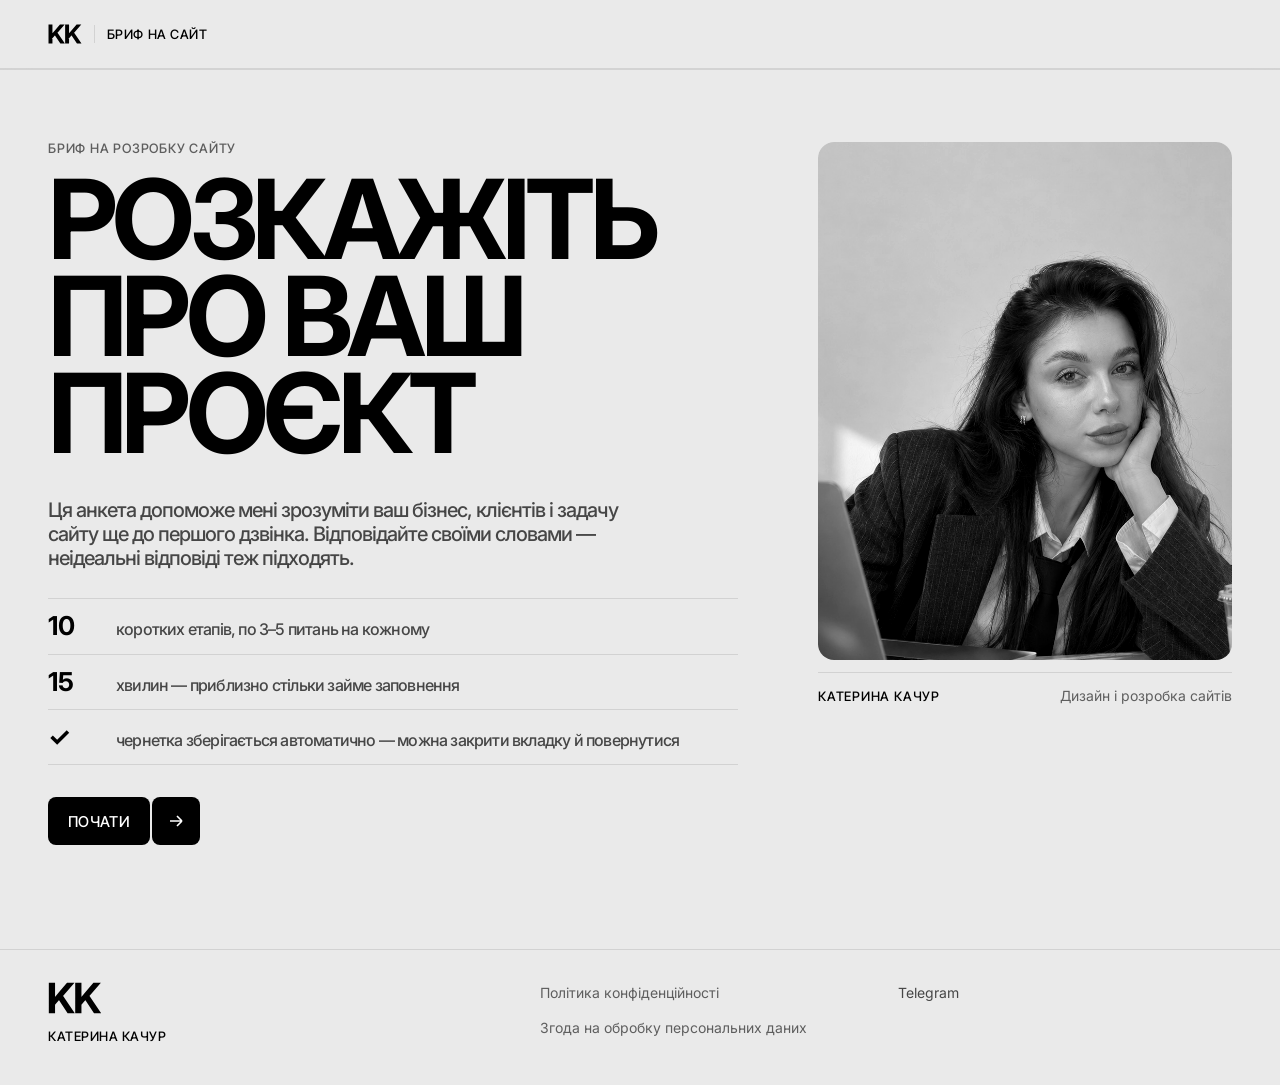
==== index.html @ 94252308 "Бриф на розробку сайту і брендбук Co-Authored-By: Claude Opus 5.5 <noreply@anthropic.com>" ====
<!doctype html>
<html lang="uk">
<head>
  <meta charset="utf-8">
  <meta name="viewport" content="width=device-width, initial-scale=1, viewport-fit=cover">
  <title>Бриф на розробку сайту</title>
  <meta name="description" content="Покрокова анкета для старту роботи над сайтом.">
  <meta name="theme-color" content="#eaeaea">
  <link rel="preconnect" href="https://fonts.googleapis.com">
  <link rel="preconnect" href="https://fonts.gstatic.com" crossorigin>
  <link href="https://fonts.googleapis.com/css2?family=Inter:wght@400;500;700&family=Inter+Tight:wght@400;500&display=swap" rel="stylesheet">
  <link rel="stylesheet" href="styles.css">
</head>
<body>
  <a class="skip" href="#app">Перейти до анкети</a>

  <!-- Шапка з лічильником етапів і прогрес-баром -->
  <header class="topbar">
    <div class="wrap topbar__inner">
      <span class="topbar__brand"><img class="logo" src="assets/logo.svg" alt="Катерина Качур" width="38" height="22"><span class="topbar__sep" aria-hidden="true"></span>Бриф на сайт</span>
      <span class="topbar__count" id="counter" aria-live="polite" hidden></span>
    </div>
    <div class="progress" aria-hidden="true"><div class="progress__bar" id="progressBar"></div></div>
  </header>

  <main id="app" class="wrap">
    <!-- Вступ -->
    <section class="intro screen is-active" id="intro" aria-labelledby="introTitle">
      <div class="intro__lead">
        <p class="eyebrow">Бриф на розробку сайту</p>
        <h1 class="intro__title" id="introTitle">Розкажіть про&nbsp;ваш проєкт</h1>
      </div>
      <!-- Строгий портрет: чорно-біле тісне кадрування -->
      <figure class="intro__photo" id="introPhoto">
        <div class="intro__frame"><img id="introImg" alt="" width="1122" height="1402" fetchpriority="high"></div>
        <figcaption class="intro__caption">
          <span class="intro__name" id="introName"></span>
          <span class="intro__role" id="introRole"></span>
        </figcaption>
      </figure>
      <div class="intro__side">
        <p class="intro__text">Ця анкета допоможе мені зрозуміти ваш бізнес, клієнтів і&nbsp;задачу сайту ще до першого дзвінка. Відповідайте своїми словами — неідеальні відповіді теж підходять.</p>
        <ul class="facts">
          <li><span class="facts__num" id="factStages">10</span><span>коротких етапів, по 3–5 питань на кожному</span></li>
          <li><span class="facts__num">15</span><span>хвилин — приблизно стільки займе заповнення</span></li>
          <li><span class="facts__num">✓</span><span>чернетка зберігається автоматично — можна закрити вкладку й повернутися</span></li>
        </ul>
        <button class="btn" type="button" id="startBtn">
          <span class="btn__label">Почати</span>
          <span class="btn__arrow" aria-hidden="true"><svg width="18" height="18" viewBox="0 0 18 18" fill="none"><path d="M3 9h12m0 0-5-5m5 5-5 5" stroke="currentColor" stroke-width="1.6"/></svg></span>
        </button>
      </div>
    </section>

    <!-- Етапи анкети: розмітка генерується з масиву STAGES в app.js -->
    <form id="briefForm" class="stages" novalidate hidden></form>

    <!-- Фінальний екран -->
    <section class="final screen" id="final" hidden aria-labelledby="finalTitle">
      <figure class="final__photo" id="finalPhoto">
        <img alt="" id="finalImg">
        <div class="final__ph" aria-hidden="true"><span class="final__mono" id="finalMono"></span></div>
        <figcaption class="final__tag" id="finalTag"></figcaption>
      </figure>
      <div class="final__body">
        <h1 class="final__title" id="finalTitle" tabindex="-1">Спасибі!</h1>
        <p class="final__lead" id="finalLead">Я отримала ваш бриф і скоро з вами зв’яжуся.</p>
        <p class="final__note" id="finalNote" hidden></p>
        <h2 class="final__sub">Що буде далі</h2>
        <ol class="next-steps" id="nextSteps"></ol>
        <div class="final__actions">
          <a class="btn" id="finalTg" href="#" target="_blank" rel="noopener">
            <span class="btn__label">Написати в Telegram</span>
            <span class="btn__arrow" aria-hidden="true"><svg width="18" height="18" viewBox="0 0 18 18" fill="none"><path d="M3 9h12m0 0-5-5m5 5-5 5" stroke="currentColor" stroke-width="1.6"/></svg></span>
          </a>
          <button class="btn btn--ghost" type="button" id="finalDownload">
            <span class="btn__label">Завантажити копію відповідей</span>
          </button>
        </div>
      </div>
    </section>
  </main>

  <!-- Навігація між етапами. На мобільному закріплена внизу екрану -->
  <nav class="stepnav" id="stepnav" aria-label="Навігація етапами" hidden>
    <button class="btn btn--ghost btn--back" type="button" id="backBtn">
      <span class="btn__arrow" aria-hidden="true"><svg width="18" height="18" viewBox="0 0 18 18" fill="none"><path d="M15 9H3m0 0 5-5M3 9l5 5" stroke="currentColor" stroke-width="1.6"/></svg></span>
      <span class="btn__label">Назад</span>
    </button>
    <div class="dots" id="dots"></div>
    <button class="btn btn--next" type="button" id="nextBtn">
      <span class="btn__label" id="nextLabel">Далі</span>
      <span class="btn__arrow" aria-hidden="true"><svg width="18" height="18" viewBox="0 0 18 18" fill="none"><path d="M3 9h12m0 0-5-5m5 5-5 5" stroke="currentColor" stroke-width="1.6"/></svg></span>
    </button>
  </nav>

  <footer class="footer" id="footer">
    <div class="wrap footer__inner">
      <div class="footer__col">
        <img class="logo logo--footer" src="assets/logo.svg" alt="" width="56" height="32">
        <p class="footer__brand" id="footerName"></p>
      </div>
      <ul class="footer__col footer__links" id="footerLegal" aria-label="Документи"></ul>
      <ul class="footer__col footer__links" id="footerContacts" aria-label="Контакти"></ul>
    </div>
  </footer>

  <!-- Сповіщення -->
  <div class="toast" id="toast" role="status" aria-live="polite"></div>

  <!-- Вікно, коли надсилання недоступне або сталася помилка -->
  <div class="sheet" id="sheet" hidden>
    <div class="sheet__backdrop" data-close></div>
    <div class="sheet__card" role="dialog" aria-modal="true" aria-labelledby="sheetTitle">
      <button class="sheet__close" type="button" data-close aria-label="Закрити">×</button>
      <h2 class="sheet__title" id="sheetTitle"></h2>
      <p class="sheet__text" id="sheetText"></p>
      <div class="sheet__actions" id="sheetActions"></div>
    </div>
  </div>

  <script src="config.js"></script>
  <script src="app.js"></script>
</body>
</html>
---- styles.css ----
/* =========================================================
   Бриф на розробку сайту — оформлення
   Стилістика: білий фон, чорні кнопки зі стрілкою,
   серифні заголовки великими літерами, багато повітря.
   ========================================================= */

:root {
  --bg: #eaeaea;              /* фон сайту */
  --surface: #ffffff;         /* поля, варіанти, кнопки другого рівня — світліші за фон */
  --surface-2: #f6f6f7;       /* наведення */
  --ink: #000000;
  --ink-70: rgba(0, 0, 0, 0.7);
  --ink-50: rgba(0, 0, 0, 0.6);   /* 5,7:1 на білому — норма для дрібного тексту */
  --line: rgba(0, 0, 0, 0.1);
  --accent: #330505;          /* фірмовий бордовий — плашки «важливо» */
  --soft: #a6bbd6;            /* блакитний з сайту — дрібні акценти */
  --error: #b3261e;
  --error-bg: #fdf3f2;

  /* Заголовки: Inter Bold, великі літери, інтерліньяж 88%, трекінг −5% */
  --display: "Inter", system-ui, -apple-system, sans-serif;
  --display-lh: 0.88;
  --display-ls: -0.05em;
  /* Основний текст: Inter Medium, інтерліньяж 120%, трекінг −5% */
  --body-lh: 1.2;
  --body-ls: -0.05em;
  --sans: "Inter", system-ui, -apple-system, sans-serif;
  --tight: "Inter Tight", "Inter", system-ui, sans-serif;

  --r: 8px;
  --r-lg: 16px;
  --gutter: 16px;
  --topbar-h: 60px;
  --ease: cubic-bezier(0.2, 0.7, 0.2, 1);

  color-scheme: light;
}

*, *::before, *::after { box-sizing: border-box; }

html { -webkit-text-size-adjust: 100%; scroll-padding-top: calc(var(--topbar-h) + 24px); }

body {
  margin: 0;
  background: var(--bg);
  color: var(--ink);
  font: 400 16px/1.5 var(--sans);
  -webkit-font-smoothing: antialiased;
  text-rendering: optimizeLegibility;
  min-height: 100vh;
  display: flex;
  flex-direction: column;
}

main { flex: 1 0 auto; }

h1, h2, h3, p, ul, ol, figure { margin: 0; }
ul, ol { padding: 0; list-style: none; }
button { font: inherit; color: inherit; }
a { color: inherit; }
[hidden] { display: none !important; }

.wrap {
  width: 100%;
  max-width: 1360px;
  margin: 0 auto;
  padding-left: var(--gutter);
  padding-right: var(--gutter);
}

.skip {
  position: absolute; left: 16px; top: -60px; z-index: 100;
  background: var(--ink); color: #fff; padding: 10px 14px; border-radius: var(--r);
  text-decoration: none; transition: top .2s var(--ease);
}
.skip:focus { top: 12px; }

:focus-visible { outline: 2px solid var(--ink); outline-offset: 3px; }

/* ---------- Шапка ---------- */
.topbar {
  position: sticky; top: 0; z-index: 30;
  background: rgba(234, 234, 234, 0.9);
  -webkit-backdrop-filter: saturate(1.4) blur(14px);
  backdrop-filter: saturate(1.4) blur(14px);
}
.topbar__inner {
  height: var(--topbar-h);
  display: flex; align-items: center; justify-content: space-between; gap: 16px;
}
.topbar__brand {
  font: 500 13px/1 var(--tight); text-transform: uppercase; letter-spacing: 0.04em;
  display: inline-flex; align-items: center; gap: 8px; white-space: nowrap;
}
.topbar__sep { width: 1px; height: 18px; background: var(--line); margin: 0 4px; }
.logo { display: block; height: 20px; width: auto; }
.logo--footer { height: 32px; margin-bottom: 14px; }
.topbar__count {
  font: 500 13px/1 var(--tight); letter-spacing: 0.04em;
  font-variant-numeric: tabular-nums;
}
.topbar__count b { font-weight: 500; }
.topbar__count span { color: var(--ink-50); }

.progress { height: 2px; background: var(--line); }
.progress__bar {
  height: 100%; width: 0; background: var(--ink);
  transition: width .5s var(--ease);
}

/* ---------- Кнопки ---------- */
.btn {
  display: inline-flex; align-items: stretch; gap: 2px;
  padding: 0; border: 0; background: none; cursor: pointer;
  font: 500 15px/1 var(--tight); text-transform: uppercase; letter-spacing: 0.02em;
  color: #fff; text-decoration: none;
  -webkit-tap-highlight-color: transparent;
}
.btn__label, .btn__arrow {
  background: var(--ink); border-radius: var(--r);
  display: flex; align-items: center; justify-content: center;
  min-height: 48px;
  transition: background-color .25s var(--ease), transform .25s var(--ease);
}
.btn__label { padding: 0 20px; white-space: nowrap; }
.btn__arrow { width: 48px; flex: none; }
.btn__arrow svg { transition: transform .3s var(--ease); }
.btn:hover .btn__arrow svg { transform: translateX(3px); }
.btn:active .btn__label, .btn:active .btn__arrow { transform: scale(0.98); }
.btn:focus-visible { outline: none; }
.btn:focus-visible .btn__label { outline: 2px solid var(--ink); outline-offset: 3px; }

.btn--ghost { color: var(--ink); }
.btn--ghost .btn__label, .btn--ghost .btn__arrow { background: var(--surface); }
.btn--ghost:hover .btn__label, .btn--ghost:hover .btn__arrow { background: var(--surface-2); }
.btn--back:hover .btn__arrow svg { transform: translateX(-3px); }

.btn[disabled] { cursor: progress; opacity: 0.6; }

/* ---------- Екрани і поява ---------- */
.screen.is-active, .stage.is-active { animation: rise .55s var(--ease) both; }

@keyframes rise {
  from { opacity: 0; transform: translateY(14px); }
  to   { opacity: 1; transform: none; }
}

.eyebrow {
  font: 500 13px/1 var(--tight); text-transform: uppercase; letter-spacing: 0.06em;
  color: var(--ink-50);
}

/* ---------- Вступ ---------- */
.intro {
  display: grid; gap: 32px;
  grid-template-areas: "lead" "photo" "side";
  padding: 40px 0 64px;
}
.intro__lead { grid-area: lead; }
.intro__side { grid-area: side; }

/* Строгий портрет: ч/б, тісне кадрування на обличчі */
.intro__photo { grid-area: photo; margin: 0; }
.intro__frame {
  overflow: hidden; border-radius: var(--r-lg); background: var(--surface);
  aspect-ratio: 4 / 5; max-height: 62vh;
}
.intro__frame img {
  display: block; width: 100%; height: 100%;
  object-fit: cover; object-position: 66% 45%;
  transform: scale(1.4); transform-origin: 66% 48%;
  filter: grayscale(1) contrast(1.1) brightness(1.02);
}
.intro__caption {
  display: flex; justify-content: space-between; align-items: baseline; gap: 12px;
  margin-top: 12px; padding-top: 12px; border-top: 1px solid var(--line);
}
.intro__name { font: 500 13px/1.2 var(--tight); text-transform: uppercase; letter-spacing: 0.06em; }
.intro__role { font-size: 14px; color: var(--ink-50); text-align: right; }
.intro__title {
  margin-top: 16px;
  /* розмір від найдовшого слова «РОЗКАЖІТЬ» (≈5,8 em) */
  font: 700 min(calc((100vw - 32px) / 6), 72px)/var(--display-lh) var(--display);
  text-transform: uppercase; letter-spacing: var(--display-ls);
  text-wrap: balance;
}
.intro__text { font-size: 18px; line-height: 1.55; color: var(--ink-70); max-width: 44ch; }
.facts { display: grid; gap: 0; margin: 28px 0 32px; border-top: 1px solid var(--line); }
.facts li {
  display: grid; grid-template-columns: 56px 1fr; gap: 12px; align-items: baseline;
  padding: 14px 0; border-bottom: 1px solid var(--line);
  font-size: 15px; color: var(--ink-70);
}
.facts__num { font: 700 26px/1 var(--display); letter-spacing: var(--display-ls); color: var(--ink); }

/* ---------- Етапи ---------- */
.stage { display: none; }
.stage.is-active { display: block; }

.stage__aside { padding: 28px 0 24px; }
.stage__count {
  display: flex; align-items: baseline; gap: 6px;
  font: 500 13px/1 var(--tight); letter-spacing: 0.04em; font-variant-numeric: tabular-nums;
}
.stage__total { color: var(--ink-50); }
.stage__title {
  margin-top: 12px;
  /* розмір від найдовшої назви «ЗНАЙОМСТВО» (≈6,9 em) */
  font: 700 min(calc((100vw - 32px) / 7.4), 52px)/var(--display-lh) var(--display);
  text-transform: uppercase; letter-spacing: var(--display-ls);
  text-wrap: balance;
}
.stage__title:focus { outline: none; }
.stage__desc { margin-top: 14px; color: var(--ink-70); font-size: 16px; line-height: 1.55; max-width: 44ch; }

.stage__body {
  display: grid; gap: 32px;
  padding-bottom: 40px;
  min-width: 0;
}

/* Список етапів у лівій колонці (лише десктоп) */
.toc { display: none; }

/* ---------- Питання ---------- */
.q { display: grid; gap: 10px; min-width: 0; }
.q__head { display: flex; align-items: flex-start; justify-content: space-between; gap: 12px; }
.q__label {
  font: 500 18px/1.35 var(--tight); letter-spacing: -0.01em;
  text-wrap: pretty;
}
.q__req { color: var(--ink-50); }
.q__hint { margin-top: -4px; font-size: 15px; line-height: 1.5; color: var(--ink-50); max-width: 60ch; }

.badge {
  flex: none; margin-top: 2px;
  font: 500 11px/1 var(--tight); text-transform: uppercase; letter-spacing: 0.06em;
  background: var(--accent); color: #fff;
  padding: 6px 9px; border-radius: 999px;
}

.field {
  display: block; width: 100%;
  font: 400 17px/1.5 var(--sans); color: var(--ink);
  background: var(--surface);
  border: 1px solid transparent; border-radius: var(--r);
  padding: 14px 16px;
  resize: none; overflow: hidden;
  min-height: 54px;
  transition: border-color .2s var(--ease), background-color .2s var(--ease);
  -webkit-appearance: none; appearance: none;
}
.field--long { min-height: 132px; }
.field::placeholder { color: rgba(0, 0, 0, 0.35); }
.field:hover { background: var(--surface-2); }
.field:focus { outline: none; background: #fff; border-color: var(--ink); }

.q__error {
  display: none;
  font-size: 14px; line-height: 1.4; color: var(--error);
}
.q--error .q__error { display: block; animation: rise .3s var(--ease) both; }
.q--error .field,
.q--error .opt,
.q--error .drop { border-color: var(--error); background: var(--error-bg); }

/* Варіанти відповідей */
.opts { display: grid; gap: 8px; }
.opt {
  position: relative;
  display: flex; align-items: flex-start; gap: 12px;
  padding: 14px 16px;
  background: var(--surface);
  border: 1px solid transparent; border-radius: var(--r);
  cursor: pointer; font-size: 16px; line-height: 1.45;
  transition: border-color .2s var(--ease), background-color .2s var(--ease);
  -webkit-tap-highlight-color: transparent;
}
.opt:hover { background: var(--surface-2); }
.opt input { position: absolute; opacity: 0; width: 1px; height: 1px; pointer-events: none; }
.opt__mark {
  flex: none; width: 20px; height: 20px; margin-top: 1px;
  border: 1.5px solid rgba(0, 0, 0, 0.35); border-radius: 6px;
  display: grid; place-items: center;
  background: #fff;
  transition: background-color .2s var(--ease), border-color .2s var(--ease);
}
.opt--radio .opt__mark { border-radius: 50%; }
.opt__mark::after {
  content: ""; opacity: 0; transform: scale(0.6);
  transition: opacity .2s var(--ease), transform .25s var(--ease);
}
.opt--checkbox .opt__mark::after {
  width: 10px; height: 6px; margin-top: -2px;
  border-left: 2px solid #fff; border-bottom: 2px solid #fff;
  transform: rotate(-45deg) scale(0.6);
}
.opt--radio .opt__mark::after { width: 8px; height: 8px; border-radius: 50%; background: #fff; }
.opt input:checked + .opt__mark { background: var(--ink); border-color: var(--ink); }
.opt input:checked + .opt__mark::after { opacity: 1; transform: scale(1); }
.opt--checkbox input:checked + .opt__mark::after { transform: rotate(-45deg) scale(1); }
.opt input:focus-visible + .opt__mark { outline: 2px solid var(--ink); outline-offset: 2px; }
.opt.is-checked { background: #fff; border-color: var(--ink); }
.opt-other { margin-top: 0; animation: rise .3s var(--ease) both; }

.consent { font-size: 15px; color: var(--ink-70); }
.consent a { color: var(--ink); text-underline-offset: 3px; }

/* Завантаження файлів */
.drop {
  display: grid; justify-items: center; gap: 6px; text-align: center;
  padding: 32px 20px;
  background: var(--surface);
  border: 1.5px dashed rgba(0, 0, 0, 0.2); border-radius: var(--r-lg);
  cursor: pointer;
  transition: border-color .2s var(--ease), background-color .2s var(--ease);
}
.drop:hover { background: var(--surface-2); }
.drop.is-drag { border-color: var(--ink); background: #fff; }
.drop__icon {
  width: 44px; height: 44px; border-radius: 50%; background: var(--ink); color: #fff;
  display: grid; place-items: center; margin-bottom: 6px;
}
.drop__title { font: 500 16px/1.35 var(--tight); }
.drop__sub { font-size: 14px; color: var(--ink-50); }
.drop__input { position: absolute; width: 1px; height: 1px; opacity: 0; pointer-events: none; }

.filelist { display: grid; gap: 6px; }
.filelist li {
  display: grid; grid-template-columns: 1fr auto auto; align-items: center; gap: 12px;
  padding: 10px 10px 10px 16px;
  border: 1px solid var(--line); border-radius: var(--r);
  font-size: 15px;
  animation: rise .3s var(--ease) both;
}
.filelist__name { overflow: hidden; text-overflow: ellipsis; white-space: nowrap; }
.filelist__size { color: var(--ink-50); font-size: 14px; font-variant-numeric: tabular-nums; }
.filelist__del {
  width: 32px; height: 32px; border: 0; border-radius: 6px; background: var(--surface);
  cursor: pointer; font-size: 18px; line-height: 1;
}
.filelist__del:hover { background: var(--surface-2); }
.filelist__count { font-size: 14px; color: var(--ink-50); }

/* ---------- Навігація етапами ---------- */
.stepnav {
  display: flex; align-items: center; justify-content: space-between; gap: 12px;
}
.dots { display: flex; justify-content: center; flex-wrap: wrap; }
.dot {
  width: 24px; height: 28px; padding: 0; border: 0; background: none; cursor: pointer;
  display: grid; place-items: center;
}
.dot::before {
  content: ""; width: 7px; height: 7px; border-radius: 50%;
  background: rgba(0, 0, 0, 0.16);
  transition: background-color .25s var(--ease), transform .25s var(--ease), width .3s var(--ease);
}
.dot:hover::before { background: rgba(0, 0, 0, 0.4); }
.dot.is-done::before { background: var(--ink); }
.dot.has-error::before { background: var(--error); }
.dot.is-current::before { width: 18px; border-radius: 4px; background: var(--ink); }

/* ---------- Фінал ---------- */
.final { display: grid; gap: 32px; padding: 32px 0 72px; }
.final__photo {
  position: relative; overflow: hidden;
  aspect-ratio: 4 / 5; max-height: 78vh;
  border-radius: var(--r-lg); background: var(--surface);
}
.final__photo img { width: 100%; height: 100%; object-fit: cover; object-position: 60% 45%; display: block; }
/* Заглушка, поки немає фото: ініціали на бордовому тлі */
.final__ph {
  display: none; position: absolute; inset: 0;
  place-items: center;
  background:
    radial-gradient(120% 80% at 20% 0%, rgba(255, 255, 255, 0.12), transparent 60%),
    var(--accent);
}
.final__mono {
  font: 700 clamp(88px, 30vw, 220px)/1 var(--display);
  letter-spacing: var(--display-ls); color: rgba(255, 255, 255, 0.92);
}
.final__photo.is-empty img { display: none; }
.final__photo.is-empty .final__ph { display: grid; }
.final__tag {
  position: absolute; left: 16px; bottom: 16px;
  font: 500 12px/1 var(--tight); text-transform: uppercase; letter-spacing: 0.06em;
  background: rgba(255, 255, 255, 0.92); color: var(--ink);
  padding: 8px 12px; border-radius: 999px;
}

.final__title {
  /* розмір від «СПАСИБІ!» (≈4,6 em) */
  font: 700 min(calc((100vw - 32px) / 4.9), 96px)/var(--display-lh) var(--display);
  text-transform: uppercase; letter-spacing: var(--display-ls);
}
.final__title:focus { outline: none; }
.final__lead { margin-top: 22px; font: 500 clamp(20px, 2.4vw, 26px)/var(--body-lh) var(--sans); letter-spacing: var(--body-ls); max-width: 30ch; }
.final__note {
  margin-top: 16px; padding: 14px 16px; border-radius: var(--r);
  background: var(--surface); font-size: 15px; color: var(--ink-70); max-width: 52ch;
}
.final__sub {
  margin-top: 40px;
  font: 500 13px/1 var(--tight); text-transform: uppercase; letter-spacing: 0.06em; color: var(--ink-50);
}
.next-steps { margin-top: 14px; border-top: 1px solid var(--line); counter-reset: step; max-width: 560px; }
.next-steps li {
  counter-increment: step;
  display: grid; grid-template-columns: 48px 1fr; gap: 12px; align-items: baseline;
  padding: 14px 0; border-bottom: 1px solid var(--line);
  font-size: 16px; line-height: 1.5; color: var(--ink-70);
}
.next-steps li::before { content: "0" counter(step); font: 700 24px/1 var(--display); letter-spacing: var(--display-ls); color: var(--ink); }
.next-steps b { color: var(--ink); font-weight: 500; }
.final__actions { display: flex; flex-wrap: wrap; gap: 10px; margin-top: 32px; }

/* ---------- Підвал ---------- */
.footer { border-top: 1px solid var(--line); padding: 32px 0 40px; font-size: 14px; }
.footer__inner { display: grid; gap: 24px; }
.footer__brand { font: 500 13px/1.3 var(--tight); text-transform: uppercase; letter-spacing: 0.04em; }
.footer__muted { margin-top: 8px; color: var(--ink-50); line-height: 1.5; }
.footer__links { display: grid; gap: 8px; }
.footer__links a { color: var(--ink-70); text-decoration: none; transition: color .2s; }
.footer__links a:hover { color: var(--ink); text-decoration: underline; text-underline-offset: 3px; }
.footer__links span { color: var(--ink-50); }

/* ---------- Сповіщення ---------- */
.toast {
  position: fixed; left: 50%; top: calc(var(--topbar-h) + 14px); z-index: 60;
  transform: translate(-50%, -8px); opacity: 0; pointer-events: none;
  background: var(--ink); color: #fff;
  font: 500 14px/1.3 var(--tight);
  padding: 12px 18px; border-radius: 999px;
  max-width: calc(100vw - 32px); text-align: center;
  transition: opacity .3s var(--ease), transform .3s var(--ease);
}
.toast.is-visible { opacity: 1; transform: translate(-50%, 0); }

/* ---------- Модальне вікно ---------- */
.sheet { position: fixed; inset: 0; z-index: 80; display: grid; align-items: end; }
.sheet__backdrop { position: absolute; inset: 0; background: rgba(0, 0, 0, 0.35); animation: fade .3s var(--ease) both; }
.sheet__card {
  position: relative; background: #fff;
  border-radius: var(--r-lg) var(--r-lg) 0 0;
  padding: 28px 20px calc(24px + env(safe-area-inset-bottom));
  animation: rise .4s var(--ease) both;
}
.sheet__close {
  position: absolute; top: 12px; right: 12px; width: 40px; height: 40px;
  border: 0; border-radius: 50%; background: var(--surface); cursor: pointer; font-size: 22px; line-height: 1;
}
.sheet__title { font: 700 34px/var(--display-lh) var(--display); text-transform: uppercase; letter-spacing: var(--display-ls); padding-right: 44px; }
.sheet__text { margin-top: 14px; color: var(--ink-70); font-size: 16px; line-height: 1.55; }
.sheet__actions { display: grid; gap: 8px; margin-top: 24px; }
.sheet__actions .btn { width: 100%; }
.sheet__actions .btn__label { flex: 1; }

@keyframes fade { from { opacity: 0; } to { opacity: 1; } }

/* ---------- Основний текст: Inter Medium, інтерліньяж 120%, трекінг −5% ---------- */
.intro__text, .stage__desc, .q__hint, .facts li, .next-steps li,
.sheet__text, .final__note {
  font-family: var(--sans); font-weight: 500;
  line-height: var(--body-lh); letter-spacing: var(--body-ls);
}
.intro__text { font-size: 20px; }
.q__hint { font-size: 16px; }
.facts li, .next-steps li { font-size: 16px; }

/* =========================================================
   Мобільний (до 700px): навігація закріплена внизу
   ========================================================= */
@media (max-width: 699px) {
  body.is-stage { padding-bottom: calc(118px + env(safe-area-inset-bottom)); }
  .stepnav {
    position: fixed; left: 0; right: 0; bottom: 0; z-index: 25;
    flex-wrap: wrap; gap: 6px 8px;
    padding: 6px var(--gutter) calc(10px + env(safe-area-inset-bottom));
    background: rgba(234, 234, 234, 0.94);
    -webkit-backdrop-filter: blur(14px); backdrop-filter: blur(14px);
    border-top: 1px solid var(--line);
  }
  .dots { order: -1; width: 100%; }
  .btn--back .btn__label { display: none; }
  .btn--next { flex: 1; }
  .btn--next .btn__label { flex: 1; }
  .final__actions .btn { width: 100%; }
  .final__actions .btn__label { flex: 1; }
  .final { gap: 28px; padding-top: 20px; }
  .final__photo { aspect-ratio: 1 / 1; max-height: 44vh; width: 100%; }
  .intro__frame { aspect-ratio: 1 / 1; max-height: 52vh; }
}

/* =========================================================
   Планшет (700–1023px): дві колонки на вступі та фіналі
   ========================================================= */
@media (min-width: 700px) {
  :root { --gutter: 32px; --topbar-h: 68px; }

  .intro {
    grid-template-columns: minmax(0, 1.2fr) minmax(0, 0.8fr);
    grid-template-areas: "lead photo" "side photo";
    grid-template-rows: auto 1fr;
    column-gap: 48px; row-gap: 36px;
    padding: 56px 0 88px;
  }
  .intro__side { align-self: end; }
  .intro__photo { align-self: start; }
  .intro__frame { max-height: calc(100vh - var(--topbar-h) - 150px); }
  .intro__lead { container-type: inline-size; }
  .intro__title { font-size: 64px; font-size: min(16cqi, 112px); }
  .final {
    grid-template-columns: minmax(0, 5fr) minmax(0, 6fr);
    align-items: center; gap: 48px;
    padding: 56px 0 96px;
  }
  .final__body { container-type: inline-size; }
  .final__title { font-size: 72px; font-size: min(20cqi, 150px); }

  .stage__aside { padding: 48px 0 32px; }
  .stage__body { max-width: 720px; }
  .stepnav { margin-top: 8px; padding-top: 24px; border-top: 1px solid var(--line); }

  .footer__inner { grid-template-columns: 1.4fr 1fr 1fr; }

  .sheet { align-items: center; justify-items: center; padding: 24px; }
  .sheet__card { width: 100%; max-width: 520px; border-radius: var(--r-lg); padding: 36px 32px 32px; }
  .sheet__title { font-size: 40px; }
}

/* =========================================================
   Десктоп (від 1024px): дві колонки на кожному етапі,
   ліва колонка липка
   ========================================================= */
@media (min-width: 1024px) {
  :root { --gutter: 48px; }

  .stage.is-active {
    display: grid;
    grid-template-columns: minmax(280px, 1fr) minmax(0, 700px);
    gap: 72px;
    align-items: start;
  }
  .stage__aside {
    position: sticky; top: calc(var(--topbar-h) + 2px);
    padding: 56px 0 40px;
    container-type: inline-size;
  }
  .stage__count { font: 700 104px/var(--display-lh) var(--display); letter-spacing: var(--display-ls); gap: 10px; }
  .stage__total { font: 500 14px/1 var(--tight); letter-spacing: 0.04em; }
  /* розмір від ширини лівої колонки, щоб довгі назви не вилазили */
  .stage__title { margin-top: 28px; font-size: 40px; font-size: min(13.5cqi, 72px); }
  .stage__desc { margin-top: 20px; font-size: 17px; }
  .stage__body { padding: 72px 0 72px; gap: 40px; }

  /* варіанти відповідей у дві колонки — не довга мобільна стрічка */
  .opts { grid-template-columns: 1fr 1fr; }
  .opt-other { grid-column: 1 / -1; }

  .toc {
    display: grid; margin-top: 32px; max-width: 300px;
    border-top: 1px solid var(--line);
    counter-reset: none;
  }
  .toc__item {
    width: 100%; display: flex; align-items: baseline; gap: 14px;
    padding: 7px 0; border: 0; border-bottom: 1px solid var(--line); background: none;
    font: 400 14px/1.3 var(--tight); color: var(--ink-50); text-align: left; cursor: pointer;
    transition: color .2s var(--ease);
  }
  .toc__item:hover { color: var(--ink); }
  .toc__num { font-variant-numeric: tabular-nums; font-size: 12px; width: 18px; flex: none; }
  .toc__item.is-done { color: var(--ink-70); }
  .toc__item.is-done::after { content: "✓"; margin-left: auto; color: var(--ink); }
  .toc__item.has-error { color: var(--error); }
  .toc__item.is-current { color: var(--ink); font-weight: 500; }

  .intro { padding: 72px 0 104px; column-gap: 80px; grid-template-columns: minmax(0, 1.25fr) minmax(0, 0.75fr); }
  .final { gap: 80px; }
}

/* =========================================================
   Широкий (від 1440px): більше повітря і ширша ліва колонка
   ========================================================= */
@media (min-width: 1440px) {
  :root { --gutter: 80px; }
  .wrap { max-width: 1600px; }

  .stage.is-active { grid-template-columns: minmax(380px, 1fr) 720px; gap: 140px; }
  .stage__aside { padding-top: 72px; }
  .stage__count { font-size: 128px; }
  .stage__body { padding-top: 96px; gap: 44px; }
}

/* Низький екран: список етапів не вміщається в липку колонку — лишаємо точки внизу */
@media (min-width: 1024px) and (max-height: 760px) {
  .toc { display: none; }
}

/* Зменшений рух */
@media (prefers-reduced-motion: reduce) {
  *, *::before, *::after { animation-duration: .01ms !important; animation-iteration-count: 1 !important; transition-duration: .01ms !important; }
}
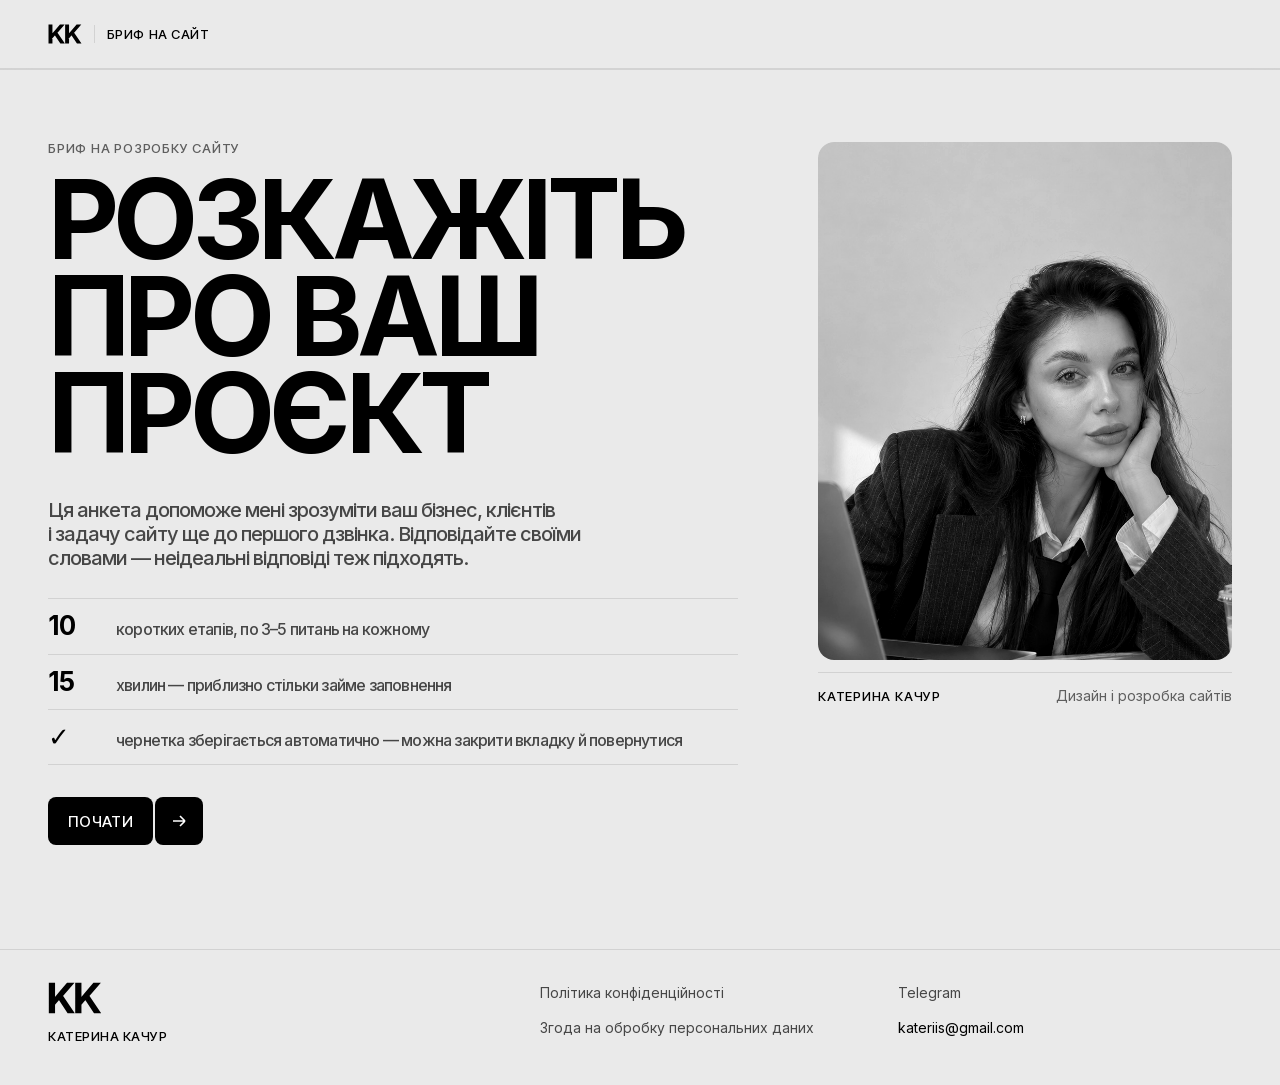
==== commit 3e4c4c1a: "Політика конфіденційності, згода на обробку даних і локальні шрифти Co-Authored-By: Claude Opus 5.5 " ====
--- a/index.html
+++ b/index.html
@@ -6,9 +6,6 @@
   <title>Бриф на розробку сайту</title>
   <meta name="description" content="Покрокова анкета для старту роботи над сайтом.">
   <meta name="theme-color" content="#eaeaea">
-  <link rel="preconnect" href="https://fonts.googleapis.com">
-  <link rel="preconnect" href="https://fonts.gstatic.com" crossorigin>
-  <link href="https://fonts.googleapis.com/css2?family=Inter:wght@400;500;700&family=Inter+Tight:wght@400;500&display=swap" rel="stylesheet">
   <link rel="stylesheet" href="styles.css">
 </head>
 <body>
--- a/styles.css
+++ b/styles.css
@@ -3,6 +3,80 @@
    Стилістика: білий фон, чорні кнопки зі стрілкою,
    серифні заголовки великими літерами, багато повітря.
    ========================================================= */
+
+/* Шрифти лежать на сайті (assets/fonts), а не на Google Fonts: так IP відвідувачів не передається Google */
+/* Inter, cyrillic-ext */
+@font-face {
+  font-family: 'Inter';
+  font-style: normal;
+  font-weight: 400 700;
+  font-display: swap;
+  src: url('assets/fonts/Inter-cyrillic-ext.woff2') format('woff2');
+  unicode-range: U+0460-052F, U+1C80-1C8A, U+20B4, U+2DE0-2DFF, U+A640-A69F, U+FE2E-FE2F;
+}
+/* Inter, cyrillic */
+@font-face {
+  font-family: 'Inter';
+  font-style: normal;
+  font-weight: 400 700;
+  font-display: swap;
+  src: url('assets/fonts/Inter-cyrillic.woff2') format('woff2');
+  unicode-range: U+0301, U+0400-045F, U+0490-0491, U+04B0-04B1, U+2116;
+}
+/* Inter, latin-ext */
+@font-face {
+  font-family: 'Inter';
+  font-style: normal;
+  font-weight: 400 700;
+  font-display: swap;
+  src: url('assets/fonts/Inter-latin-ext.woff2') format('woff2');
+  unicode-range: U+0100-02BA, U+02BD-02C5, U+02C7-02CC, U+02CE-02D7, U+02DD-02FF, U+0304, U+0308, U+0329, U+1D00-1DBF, U+1E00-1E9F, U+1EF2-1EFF, U+2020, U+20A0-20AB, U+20AD-20C4, U+2113, U+2C60-2C7F, U+A720-A7FF;
+}
+/* Inter, latin */
+@font-face {
+  font-family: 'Inter';
+  font-style: normal;
+  font-weight: 400 700;
+  font-display: swap;
+  src: url('assets/fonts/Inter-latin.woff2') format('woff2');
+  unicode-range: U+0000-00FF, U+0131, U+0152-0153, U+02BB-02BC, U+02C6, U+02DA, U+02DC, U+0304, U+0308, U+0329, U+2000-206F, U+20AC, U+2122, U+2191, U+2193, U+2212, U+2215, U+FEFF, U+FFFD;
+}
+/* Inter Tight, cyrillic-ext */
+@font-face {
+  font-family: 'Inter Tight';
+  font-style: normal;
+  font-weight: 400 500;
+  font-display: swap;
+  src: url('assets/fonts/InterTight-cyrillic-ext.woff2') format('woff2');
+  unicode-range: U+0460-052F, U+1C80-1C8A, U+20B4, U+2DE0-2DFF, U+A640-A69F, U+FE2E-FE2F;
+}
+/* Inter Tight, cyrillic */
+@font-face {
+  font-family: 'Inter Tight';
+  font-style: normal;
+  font-weight: 400 500;
+  font-display: swap;
+  src: url('assets/fonts/InterTight-cyrillic.woff2') format('woff2');
+  unicode-range: U+0301, U+0400-045F, U+0490-0491, U+04B0-04B1, U+2116;
+}
+/* Inter Tight, latin-ext */
+@font-face {
+  font-family: 'Inter Tight';
+  font-style: normal;
+  font-weight: 400 500;
+  font-display: swap;
+  src: url('assets/fonts/InterTight-latin-ext.woff2') format('woff2');
+  unicode-range: U+0100-02BA, U+02BD-02C5, U+02C7-02CC, U+02CE-02D7, U+02DD-02FF, U+0304, U+0308, U+0329, U+1D00-1DBF, U+1E00-1E9F, U+1EF2-1EFF, U+2020, U+20A0-20AB, U+20AD-20C4, U+2113, U+2C60-2C7F, U+A720-A7FF;
+}
+/* Inter Tight, latin */
+@font-face {
+  font-family: 'Inter Tight';
+  font-style: normal;
+  font-weight: 400 500;
+  font-display: swap;
+  src: url('assets/fonts/InterTight-latin.woff2') format('woff2');
+  unicode-range: U+0000-00FF, U+0131, U+0152-0153, U+02BB-02BC, U+02C6, U+02DA, U+02DC, U+0304, U+0308, U+0329, U+2000-206F, U+20AC, U+2122, U+2191, U+2193, U+2212, U+2215, U+FEFF, U+FFFD;
+}
 
 :root {
   --bg: #eaeaea;              /* фон сайту */
@@ -468,6 +542,33 @@
 .intro__text { font-size: 20px; }
 .q__hint { font-size: 16px; }
 .facts li, .next-steps li { font-size: 16px; }
+
+/* ---------- Сторінки документів (політика, згода) ---------- */
+.topbar__brand { text-decoration: none; color: inherit; }
+.doc { display: grid; gap: 32px; padding-block: 32px 72px; }
+.doc__title {
+  margin-top: 12px;
+  font: 700 min(calc((100vw - 32px) / 7.4), 52px)/var(--display-lh) var(--display);
+  text-transform: uppercase; letter-spacing: var(--display-ls);
+  overflow-wrap: anywhere; hyphens: manual;
+}
+.doc__meta { margin-top: 14px; font-size: 14px; color: var(--ink-50); }
+.doc__aside .btn { margin-top: 24px; }
+.doc__body { display: grid; gap: 36px; max-width: 720px; min-width: 0; }
+.doc__lead { font: 500 20px/var(--body-lh) var(--sans); letter-spacing: var(--body-ls); }
+.doc__body section { display: grid; gap: 12px; }
+.doc__body h2 {
+  font: 700 24px/var(--display-lh) var(--display);
+  text-transform: uppercase; letter-spacing: var(--display-ls);
+}
+.doc__body p, .doc__body li {
+  font: 500 16px/1.45 var(--sans); letter-spacing: -0.02em; color: var(--ink-70);
+}
+.doc__body b { color: var(--ink); font-weight: 600; }
+.doc__body ul { display: grid; gap: 8px; padding-left: 0; }
+.doc__body li { position: relative; padding-left: 20px; }
+.doc__body li::before { content: ""; position: absolute; left: 2px; top: .65em; width: 8px; height: 1.5px; background: var(--ink); }
+.doc__body a, .footer__links a[href^="mailto"] { color: var(--ink); text-underline-offset: 3px; }
 
 /* =========================================================
    Мобільний (до 700px): навігація закріплена внизу
@@ -577,6 +678,13 @@
   .toc__item.has-error { color: var(--error); }
   .toc__item.is-current { color: var(--ink); font-weight: 500; }
 
+  .doc {
+    grid-template-columns: minmax(280px, 1fr) minmax(0, 720px);
+    gap: 72px; align-items: start; padding-block: 64px 104px;
+  }
+  .doc__aside { position: sticky; top: calc(var(--topbar-h) + 32px); container-type: inline-size; }
+  .doc__title { font-size: 40px; font-size: min(13.5cqi, 60px); }
+
   .intro { padding: 72px 0 104px; column-gap: 80px; grid-template-columns: minmax(0, 1.25fr) minmax(0, 0.75fr); }
   .final { gap: 80px; }
 }
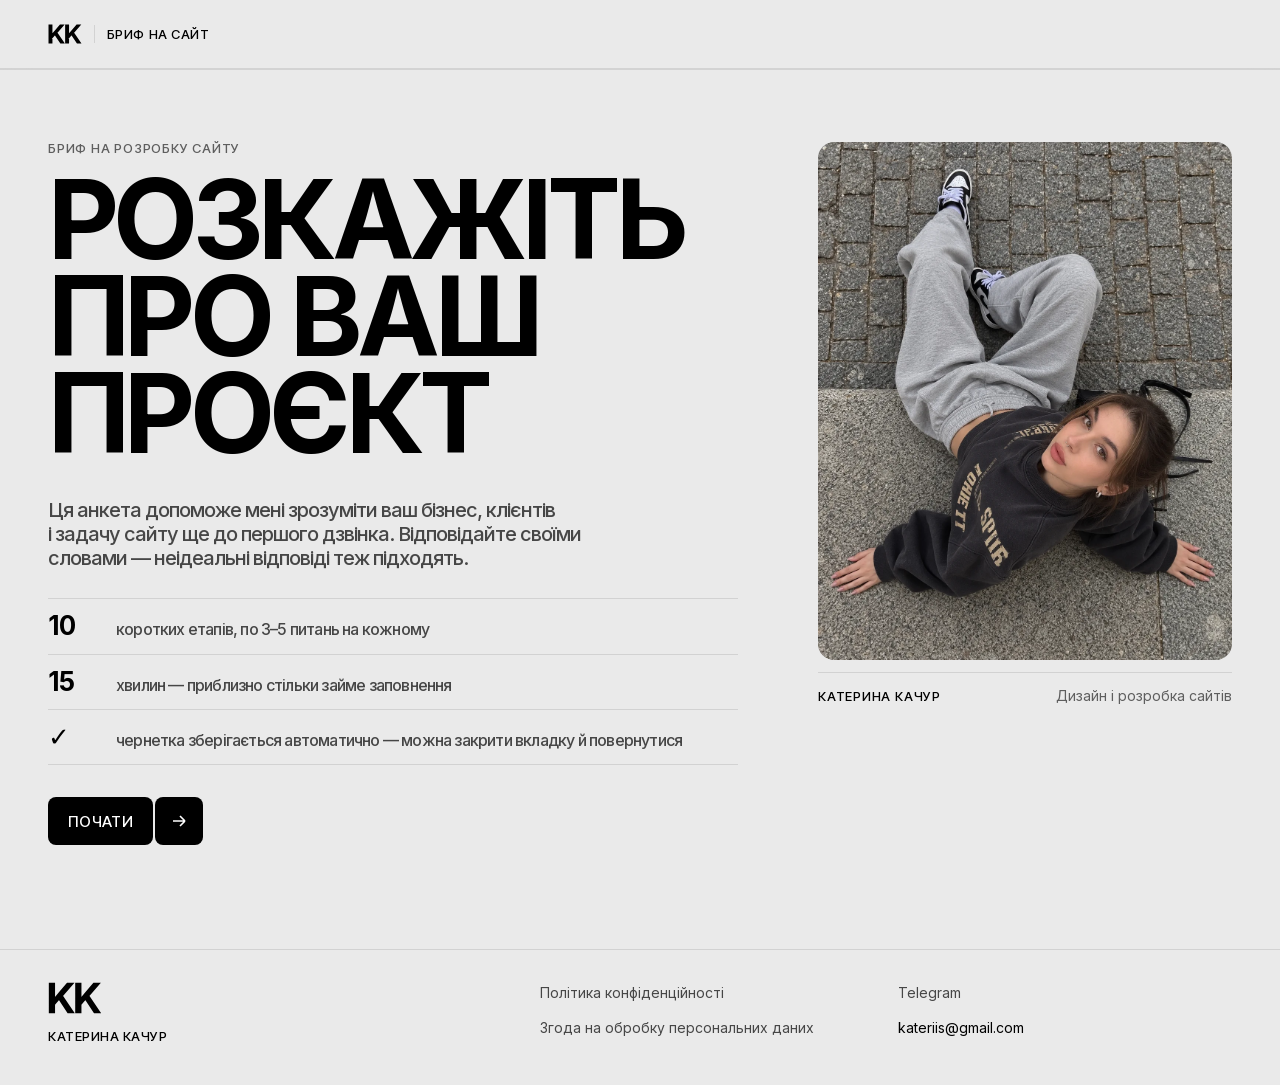
==== commit d61ecbf3: "Нове фото першого екрана, акцент #49010c, версії файлів проти кешу Co-Authored-By: Claude Opus 5.5 <" ====
--- a/index.html
+++ b/index.html
@@ -6,7 +6,7 @@
   <title>Бриф на розробку сайту</title>
   <meta name="description" content="Покрокова анкета для старту роботи над сайтом.">
   <meta name="theme-color" content="#eaeaea">
-  <link rel="stylesheet" href="styles.css">
+  <link rel="stylesheet" href="styles.css?v=20261023c">
 </head>
 <body>
   <a class="skip" href="#app">Перейти до анкети</a>
@@ -27,9 +27,9 @@
         <p class="eyebrow">Бриф на розробку сайту</p>
         <h1 class="intro__title" id="introTitle">Розкажіть про&nbsp;ваш проєкт</h1>
       </div>
-      <!-- Строгий портрет: чорно-біле тісне кадрування -->
+      <!-- Фото на першому екрані: кольорове, повний кадр -->
       <figure class="intro__photo" id="introPhoto">
-        <div class="intro__frame"><img id="introImg" alt="" width="1122" height="1402" fetchpriority="high"></div>
+        <div class="intro__frame"><img id="introImg" alt="" width="1121" height="1403" fetchpriority="high"></div>
         <figcaption class="intro__caption">
           <span class="intro__name" id="introName"></span>
           <span class="intro__role" id="introRole"></span>
@@ -116,7 +116,7 @@
     </div>
   </div>
 
-  <script src="config.js"></script>
-  <script src="app.js"></script>
+  <script src="config.js?v=20261023c"></script>
+  <script src="app.js?v=20261023c"></script>
 </body>
 </html>
--- a/styles.css
+++ b/styles.css
@@ -86,7 +86,7 @@
   --ink-70: rgba(0, 0, 0, 0.7);
   --ink-50: rgba(0, 0, 0, 0.6);   /* 5,7:1 на білому — норма для дрібного тексту */
   --line: rgba(0, 0, 0, 0.1);
-  --accent: #330505;          /* фірмовий бордовий — плашки «важливо» */
+  --accent: #49010c;          /* фірмовий бордовий — плашки «важливо» */
   --soft: #a6bbd6;            /* блакитний з сайту — дрібні акценти */
   --error: #b3261e;
   --error-bg: #fdf3f2;
@@ -233,7 +233,7 @@
 .intro__lead { grid-area: lead; }
 .intro__side { grid-area: side; }
 
-/* Строгий портрет: ч/б, тісне кадрування на обличчі */
+/* Фото на першому екрані */
 .intro__photo { grid-area: photo; margin: 0; }
 .intro__frame {
   overflow: hidden; border-radius: var(--r-lg); background: var(--surface);
@@ -241,9 +241,7 @@
 }
 .intro__frame img {
   display: block; width: 100%; height: 100%;
-  object-fit: cover; object-position: 66% 45%;
-  transform: scale(1.4); transform-origin: 66% 48%;
-  filter: grayscale(1) contrast(1.1) brightness(1.02);
+  object-fit: cover; object-position: 50% 60%;   /* кольорове, повний кадр; на квадраті тримаємо обличчя в кадрі */
 }
 .intro__caption {
   display: flex; justify-content: space-between; align-items: baseline; gap: 12px;
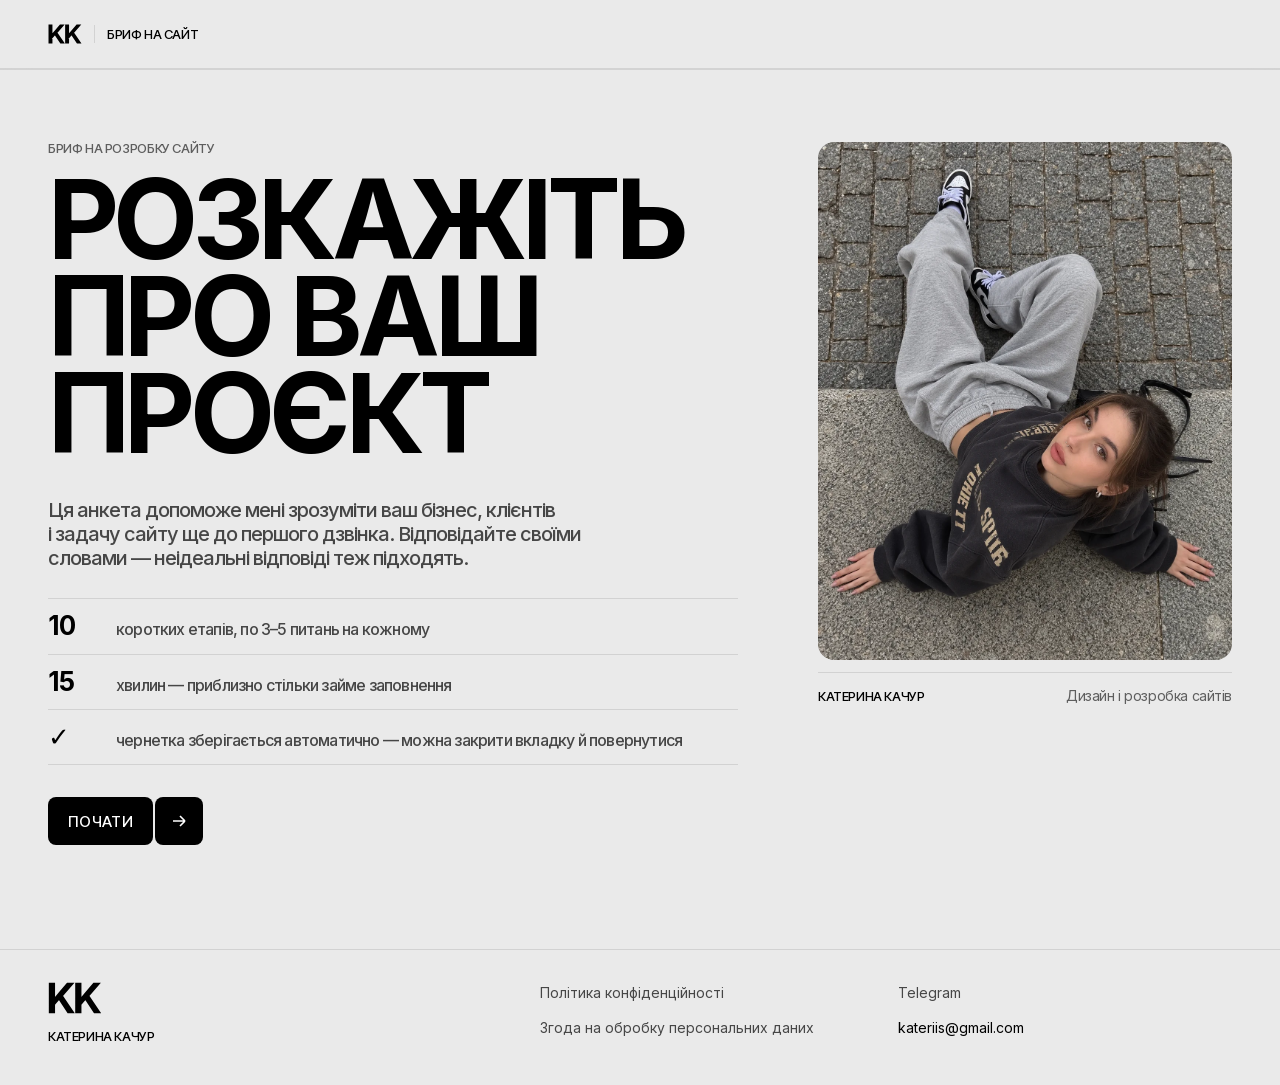
==== commit a44076da: "Надписи й лічильники: трекінг −3% Co-Authored-By: Claude Opus 5.5 <noreply@anthropic.com>" ====
--- a/index.html
+++ b/index.html
@@ -6,7 +6,7 @@
   <title>Бриф на розробку сайту</title>
   <meta name="description" content="Покрокова анкета для старту роботи над сайтом.">
   <meta name="theme-color" content="#eaeaea">
-  <link rel="stylesheet" href="styles.css?v=20261023c">
+  <link rel="stylesheet" href="styles.css?v=20261024a">
 </head>
 <body>
   <a class="skip" href="#app">Перейти до анкети</a>
@@ -116,7 +116,7 @@
     </div>
   </div>
 
-  <script src="config.js?v=20261023c"></script>
-  <script src="app.js?v=20261023c"></script>
+  <script src="config.js?v=20261024a"></script>
+  <script src="app.js?v=20261024a"></script>
 </body>
 </html>
--- a/styles.css
+++ b/styles.css
@@ -163,14 +163,14 @@
   display: flex; align-items: center; justify-content: space-between; gap: 16px;
 }
 .topbar__brand {
-  font: 500 13px/1 var(--tight); text-transform: uppercase; letter-spacing: 0.04em;
+  font: 500 13px/1 var(--tight); text-transform: uppercase; letter-spacing: -0.03em;
   display: inline-flex; align-items: center; gap: 8px; white-space: nowrap;
 }
 .topbar__sep { width: 1px; height: 18px; background: var(--line); margin: 0 4px; }
 .logo { display: block; height: 20px; width: auto; }
 .logo--footer { height: 32px; margin-bottom: 14px; }
 .topbar__count {
-  font: 500 13px/1 var(--tight); letter-spacing: 0.04em;
+  font: 500 13px/1 var(--tight); letter-spacing: -0.03em;
   font-variant-numeric: tabular-nums;
 }
 .topbar__count b { font-weight: 500; }
@@ -220,7 +220,7 @@
 }
 
 .eyebrow {
-  font: 500 13px/1 var(--tight); text-transform: uppercase; letter-spacing: 0.06em;
+  font: 500 13px/1 var(--tight); text-transform: uppercase; letter-spacing: -0.03em;
   color: var(--ink-50);
 }
 
@@ -247,8 +247,8 @@
   display: flex; justify-content: space-between; align-items: baseline; gap: 12px;
   margin-top: 12px; padding-top: 12px; border-top: 1px solid var(--line);
 }
-.intro__name { font: 500 13px/1.2 var(--tight); text-transform: uppercase; letter-spacing: 0.06em; }
-.intro__role { font-size: 14px; color: var(--ink-50); text-align: right; }
+.intro__name { font: 500 13px/1.2 var(--tight); text-transform: uppercase; letter-spacing: -0.03em; }
+.intro__role { font-size: 14px; letter-spacing: -0.03em; color: var(--ink-50); text-align: right; }
 .intro__title {
   margin-top: 16px;
   /* розмір від найдовшого слова «РОЗКАЖІТЬ» (≈5,8 em) */
@@ -272,7 +272,7 @@
 .stage__aside { padding: 28px 0 24px; }
 .stage__count {
   display: flex; align-items: baseline; gap: 6px;
-  font: 500 13px/1 var(--tight); letter-spacing: 0.04em; font-variant-numeric: tabular-nums;
+  font: 500 13px/1 var(--tight); letter-spacing: -0.03em; font-variant-numeric: tabular-nums;
 }
 .stage__total { color: var(--ink-50); }
 .stage__title {
@@ -306,7 +306,7 @@
 
 .badge {
   flex: none; margin-top: 2px;
-  font: 500 11px/1 var(--tight); text-transform: uppercase; letter-spacing: 0.06em;
+  font: 500 11px/1 var(--tight); text-transform: uppercase; letter-spacing: -0.03em;
   background: var(--accent); color: #fff;
   padding: 6px 9px; border-radius: 999px;
 }
@@ -457,7 +457,7 @@
 .final__photo.is-empty .final__ph { display: grid; }
 .final__tag {
   position: absolute; left: 16px; bottom: 16px;
-  font: 500 12px/1 var(--tight); text-transform: uppercase; letter-spacing: 0.06em;
+  font: 500 12px/1 var(--tight); text-transform: uppercase; letter-spacing: -0.03em;
   background: rgba(255, 255, 255, 0.92); color: var(--ink);
   padding: 8px 12px; border-radius: 999px;
 }
@@ -475,7 +475,7 @@
 }
 .final__sub {
   margin-top: 40px;
-  font: 500 13px/1 var(--tight); text-transform: uppercase; letter-spacing: 0.06em; color: var(--ink-50);
+  font: 500 13px/1 var(--tight); text-transform: uppercase; letter-spacing: -0.03em; color: var(--ink-50);
 }
 .next-steps { margin-top: 14px; border-top: 1px solid var(--line); counter-reset: step; max-width: 560px; }
 .next-steps li {
@@ -491,7 +491,7 @@
 /* ---------- Підвал ---------- */
 .footer { border-top: 1px solid var(--line); padding: 32px 0 40px; font-size: 14px; }
 .footer__inner { display: grid; gap: 24px; }
-.footer__brand { font: 500 13px/1.3 var(--tight); text-transform: uppercase; letter-spacing: 0.04em; }
+.footer__brand { font: 500 13px/1.3 var(--tight); text-transform: uppercase; letter-spacing: -0.03em; }
 .footer__muted { margin-top: 8px; color: var(--ink-50); line-height: 1.5; }
 .footer__links { display: grid; gap: 8px; }
 .footer__links a { color: var(--ink-70); text-decoration: none; transition: color .2s; }
@@ -648,7 +648,7 @@
     container-type: inline-size;
   }
   .stage__count { font: 700 104px/var(--display-lh) var(--display); letter-spacing: var(--display-ls); gap: 10px; }
-  .stage__total { font: 500 14px/1 var(--tight); letter-spacing: 0.04em; }
+  .stage__total { font: 500 14px/1 var(--tight); letter-spacing: -0.03em; }
   /* розмір від ширини лівої колонки, щоб довгі назви не вилазили */
   .stage__title { margin-top: 28px; font-size: 40px; font-size: min(13.5cqi, 72px); }
   .stage__desc { margin-top: 20px; font-size: 17px; }
@@ -666,7 +666,7 @@
   .toc__item {
     width: 100%; display: flex; align-items: baseline; gap: 14px;
     padding: 7px 0; border: 0; border-bottom: 1px solid var(--line); background: none;
-    font: 400 14px/1.3 var(--tight); color: var(--ink-50); text-align: left; cursor: pointer;
+    font: 400 14px/1.3 var(--tight); letter-spacing: -0.03em; color: var(--ink-50); text-align: left; cursor: pointer;
     transition: color .2s var(--ease);
   }
   .toc__item:hover { color: var(--ink); }
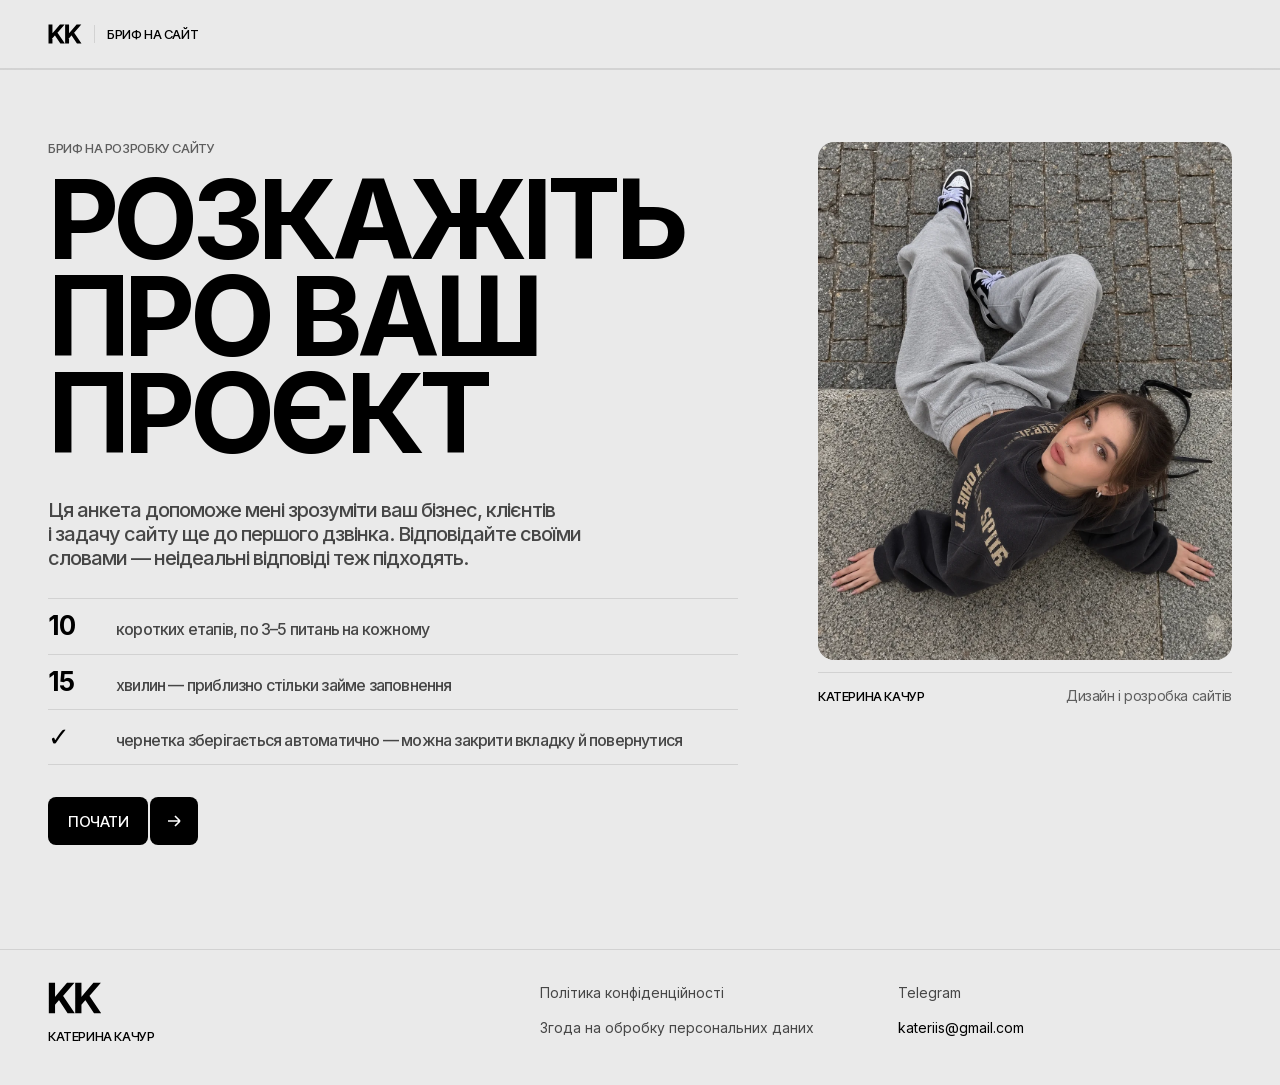
==== commit 50f39742: "Кнопки: трекінг −3% Co-Authored-By: Claude Opus 5.5 <noreply@anthropic.com>" ====
--- a/index.html
+++ b/index.html
@@ -6,7 +6,7 @@
   <title>Бриф на розробку сайту</title>
   <meta name="description" content="Покрокова анкета для старту роботи над сайтом.">
   <meta name="theme-color" content="#eaeaea">
-  <link rel="stylesheet" href="styles.css?v=20261024a">
+  <link rel="stylesheet" href="styles.css?v=20261024b">
 </head>
 <body>
   <a class="skip" href="#app">Перейти до анкети</a>
@@ -116,7 +116,7 @@
     </div>
   </div>
 
-  <script src="config.js?v=20261024a"></script>
-  <script src="app.js?v=20261024a"></script>
+  <script src="config.js?v=20261024b"></script>
+  <script src="app.js?v=20261024b"></script>
 </body>
 </html>
--- a/styles.css
+++ b/styles.css
@@ -186,7 +186,7 @@
 .btn {
   display: inline-flex; align-items: stretch; gap: 2px;
   padding: 0; border: 0; background: none; cursor: pointer;
-  font: 500 15px/1 var(--tight); text-transform: uppercase; letter-spacing: 0.02em;
+  font: 500 15px/1 var(--tight); text-transform: uppercase; letter-spacing: -0.03em;
   color: #fff; text-decoration: none;
   -webkit-tap-highlight-color: transparent;
 }
